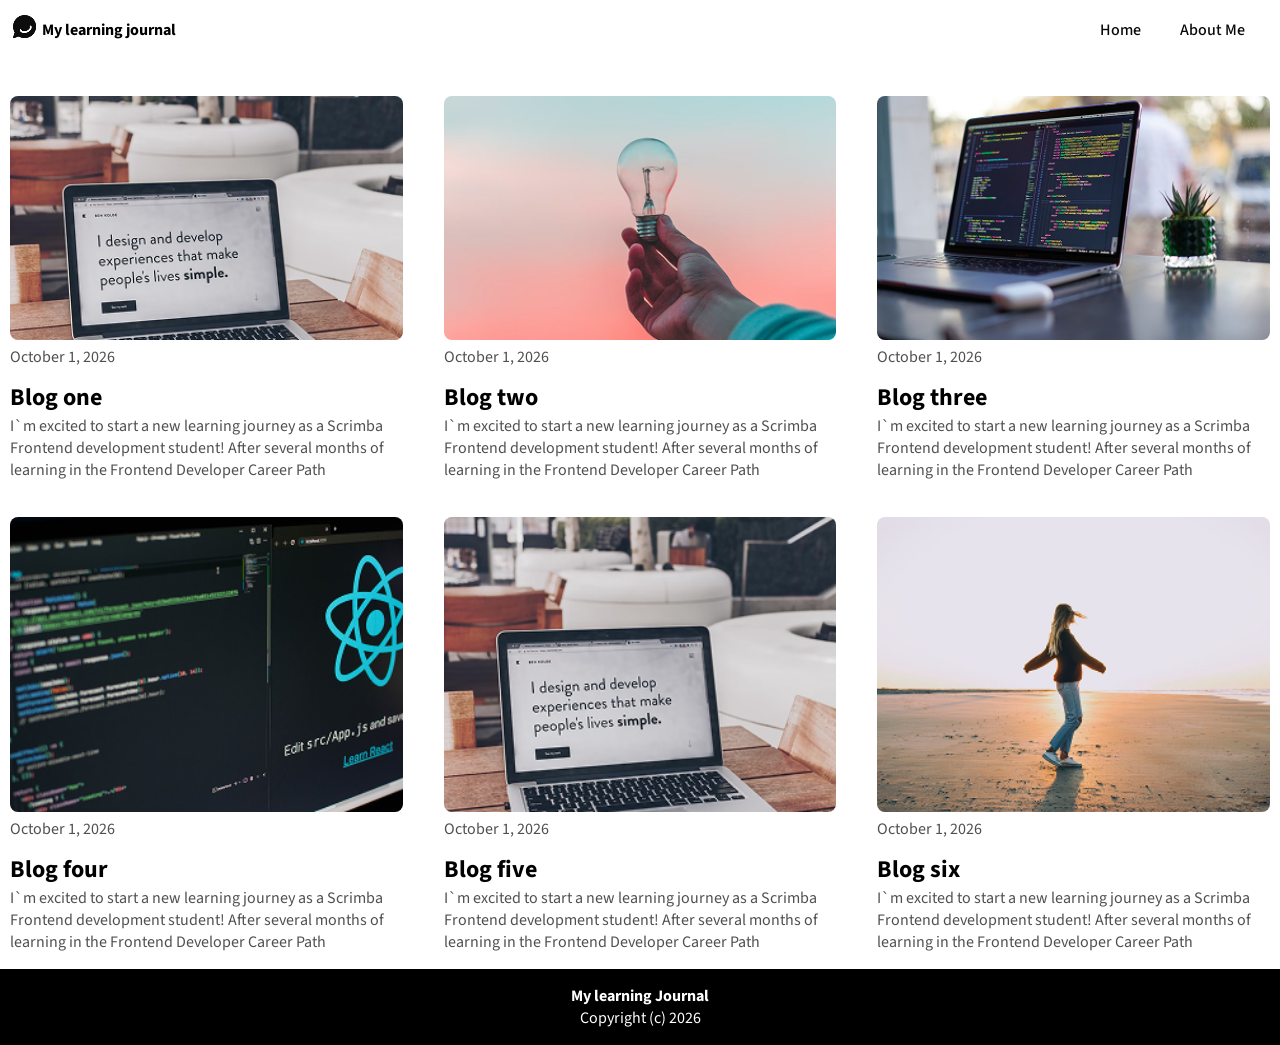
==== index.html @ eb2f2a92 "Build learning journal website" ====
<!DOCTYPE html>
<html>
    <head>
        <link href="./style.css" rel="stylesheet">
        <title> My Learning Journal</title
        <link rel="preconnect" href="https://fonts.googleapis.com">
        <link rel="preconnect" href="https://fonts.gstatic.com" crossorigin>
        <link href="https://fonts.googleapis.com/css2?family=Source+Sans+3:ital,wght@0,200..900;1,200..900&display=swap" rel="stylesheet">
    </head>
    <body>
       <div class="container">

           <header>

          <div class="header">
            <div class="logo-container">
                <div class="logo-img-container">
                    <img src="./images/image 17.png"
                        alt="an image of a black chat like icon  "
                        class="logo"/>
                </div>
                <h3> My learning journal</h3>
            </div>
            <nav>
                <ul>
                    <li> <a href="./index.html">Home</a></li>
                    <li> <a href="./about-me.html"> About Me</a></li>
                </ul>
            </nav>
          </div>

           </header>

           <main>
               <div class="main">
                  <a href="./post.html"> <div class="hero-section">
                   <p> October 1, 2026</p>
                   <h1> My new Journey as a software engineering
                       student</h1>
                   <p> After several months of learning in the Frontend
                       Developer Career Path, I`ve made the big jump over
                       to the Bootcamp to get expert code reviews of my Solo Projects
                       and meet like-minded peers.

                   </p>
                  </div>
                  </a>
                   <div class="blog blog-one">
                       <div class="img-container">
                           <img src="./images/article-image-01.png"
                               alt="an image displaying a some programming codes
                               in a macbook laptop on a table, with a office like view"
                               class="post-img" />
                       </div>
                            <p>
                                October 1, 2026
                            </p>
                            <h2> Blog one </h2>
                            <p> I`m excited to start a new learning journey
                                as a Scrimba Frontend development student!
                                After several months of learning in the Frontend
                                Developer Career Path</p>

                     </div>
                   <div class="blog blog-two">
                       <div class="img-container">
                           <img src="./images/article-image-02.png"
                               alt="an image displaying a hand hold a bulb with no light shining from it, above a gloomy weather"
                            class="post-img"/>
                       </div>
                            <p>
                                October 1, 2026
                            </p>
                            <h2> Blog two </h2>
                            <p> I`m excited to start a new learning journey
                                as a Scrimba Frontend development student!
                                After several months of learning in the Frontend
                                Developer Career Path</p>

                   </div>
                   <div class="blog blog-three">
                       <div class="img-container">
                           <img src="./images/article-image-03.png"
                               alt="an image displaying a laptop displayin gon its screen
                               'I design and develop experiences that make people`s lives simple.'" class="post-img"/>
                       </div>
                            <p>
                                October 1, 2026
                            </p>
                            <h2> Blog three </h2>
                            <p> I`m excited to start a new learning journey
                                as a Scrimba Frontend development student!
                                After several months of learning in the Frontend
                                Developer Career Path</p>

                   </div>
                   <a href="" class="view"> View More</a>
                   <div class="blog blog-four big">
                       <div class="img-container">
                           <img src="./images/blog-image-01.png"
                               alt="an image displaying a some programming codes
                               in a macbook laptop on a table, with a office like view"
                               class="post-img" />
                       </div>
                            <p>
                                October 1, 2026
                            </p>
                            <h2> Blog four </h2>
                            <p> I`m excited to start a new learning journey
                                as a Scrimba Frontend development student!
                                After several months of learning in the Frontend
                                Developer Career Path</p>

                     </div>
                   <div class="blog blog-five big">
                       <div class="img-container">
                           <img src="./images/blog-image-02.png"
                               alt="an image displaying a hand hold a bulb with no light shining from it, above a gloomy weather"
                            class="post-img"/>
                       </div>
                            <p>
                                October 1, 2026
                            </p>
                            <h2> Blog five </h2>
                            <p> I`m excited to start a new learning journey
                                as a Scrimba Frontend development student!
                                After several months of learning in the Frontend
                                Developer Career Path</p>

                   </div>
                   <div class="blog blog-six big">
                       <div class="img-container">
                           <img src="./images/blog-image-03.png"
                               alt="an image displaying a laptop displayin gon its screen
                               'I design and develop experiences that make people`s lives simple.'" class="post-img"/>
                       </div>
                            <p>
                                October 1, 2026
                            </p>
                            <h2> Blog six </h2>
                            <p> I`m excited to start a new learning journey
                                as a Scrimba Frontend development student!
                                After several months of learning in the Frontend
                                Developer Career Path</p>

                   </div>
               </div>
           </main>

           <footer>
             <div class="footer">
                 <h3> My learning Journal</h3>
                 <p> Copyright (c) 2026</p>
             </div>
           </footer>

       </div>
    </body>
</html>
---- style.css ----
*{
    box-sizing: border-box;
}

body{
    margin: 0;
    padding: 0;
    font-family: "Source Sans 3", sans-serif;
}

.container{
    max-width: 100vw;
    margin: 0  auto;
    display: grid;
    grid-template-columns: 1fr;
    grid-template-areas:
    "head"
    "main"
    "foot"
    ;
}

/*topography*/

h1{
    font-size: 1.8rem;
}
h2{
    font-size: 1.5rem;
}

h3{
    font-size: 1rem;
}

p{
    font-size: 1rem;
}

/*header*/

.header{
    display: flex;
    justify-content: space-between;
    gap: 1em;
}

.logo-container{
    display: flex;
   width: 40%;
   align-items: center;
   gap: 5px;
   margin-left: 0.8em;
}

.logo-img-container{
    max-width: 10vw;
}
.logo{
    width: 100%;
    object-fit: contain;
}

/*header nav*/




nav ul{
    display: flex;
    justify-content: space-around;
    gap: 2em;
    margin-right: 2em;
}

nav li{
    display: block;
    list-style-type: none;
    padding: 0.2em;

}

nav li:hover{
    background-color: grey;
}

nav a{
    text-decoration: none;
    color: #090909;
    font-weight: 500;
}



/*mobile screen grid*/
header{
    grid-area: head;

}

footer{
    grid-area: foot;
}



/*main*/
.main{
    display: grid;
    grid-area: main;
    grid-template-columns: 1fr;
    grid-template-areas:
    "hero"
    "blog1"
    "blog2"
    "blog3"
    ;
    gap: 20px;
}




/*hero section*/
.hero-section{
    background-image: url('./images/article-image-hero.png');
    background-size: cover;
    display: flex;
    flex-direction: column;
    grid-area: hero;
    max-width: 100vw;
    max-height: 70vh;
    width: 100%;
    color: white;
    padding: 3em 2em 1em 1em;
}




.blog-one, .blog-two, .blog-three{
    display: flex;
    flex-direction: column;
}


/*blog-one*/

.blog-one {
  grid-area: blog1;
}

.blog-two {
  grid-area: blog2;
}

.blog-three {
  grid-area: blog3;
}

/*blog container*/
.blog{
    width: 90%;
    max-width: 90vw;
    margin: 1em auto 0;
}

.blog h2, p{
    margin-bottom: 0em;
    margin-top: 0.5em;

}

.blog p{
    color: #505050;
}

.big{
    display: none;
}

/*img*/
.img-container{
    max-width: 90vw;
    width: 100%;


}

.post-img{
    width: 100%;
    object-fit: cover;
     border-radius: 8px;
}

/*link*/

.main a{
    text-decoration: none;
}
.main .view{
    text-align: center;
    text-decoration: none;
    color: black;
    text-decoration: underline;
    font-weight: 600;
}


/*footer*/
.footer{
    display: flex;
    flex-direction: column;
    background-color: black;
    color: white;
    text-align: center;
    padding: 1em;
    margin-top: 1em;
}

.footer h3, p{
    margin-bottom: 0em;
    margin-top: 0em;
}

/*post page*/


.post {
  grid-area: post;
  width: 100%;
  margin: 0 auto;
  padding: 1em 1.4em;

}

.post .img-container{
    max-width: 90vw;
    margin: 2em auto;
    width: 90%;
}
.blog-one {
  grid-area: blog1;
}

.blog-two {
  grid-area: blog2;
}

.blog-three {
  grid-area: blog3;
}

.main2{
    display: grid;
    margin: 0 auto;
    grid-template-columns: repeat(1, 1fr);
    grid-template-areas:
    "post"
    "blog1"
    "blog2"
    "blog3"
    ;

}

/*profile page*/
.profile-container{
    max-width: 30vw;
}
.profile-img{
    width: 100%;
    object-fit: contain;
}

/*


post page media query*//* post page media query*/
@media(min-width: 700px){
  .main2 {
    display: grid;
    grid-template-columns: repeat(6, 1fr); /* 3 equal columns */
    grid-template-areas:
      "post post post post post post"
      "blog1  blog1 blog2 blog2 blog3 blog3";
    gap: 2px; /* Optional: Adds space between the columns */
  }

  .post {
    grid-area: post;
    width: 100%;
  }

 .main2 .blog-one {
    grid-area: blog1;
  }

 .main2 .blog-two {
    grid-area: blog2;
  }

 .main2  .blog-three {
    grid-area: blog3;
  }
}




/*media query*/@media (min-width: 700px) {

    .blog{
        width: 95%;
        max-width: 100vw;
    }

    .big{
        display: block;
    }
  .main a{
      display: none;
  }

  .main {
    display: grid;    /* 2fr or 1fr works here, repeat(6, 1fr) is more standard */
    grid-template-columns: repeat(12, 2fr);
    grid-template-areas:
      "hero     hero     hero     hero     hero     hero   hero     hero     hero     hero     hero     hero"
      "blog-one blog-one blog-one blog-one blog-two blog-two blog-two blog-two blog-three blog-three blog-three blog-three"
      "blog-four blog-four blog-four blog-four blog-five blog-five blog-five blog-five blog-six blog-six blog-six blog-six";
  }

  .hero-section{
      grid-area: hero;
  }

  .main .blog-one {
    grid-area: blog-one;
  }
  .main .blog-two {
    grid-area: blog-two;
  }
  .main .blog-three {
    grid-area: blog-three;
  }

  .main .blog-four{
      grid-area: blog-four;
  }

  .main .blog-five{
      grid-area: blog-five;
  }

  .main .blog-six{
      grid-area: blog-six;
  }
}
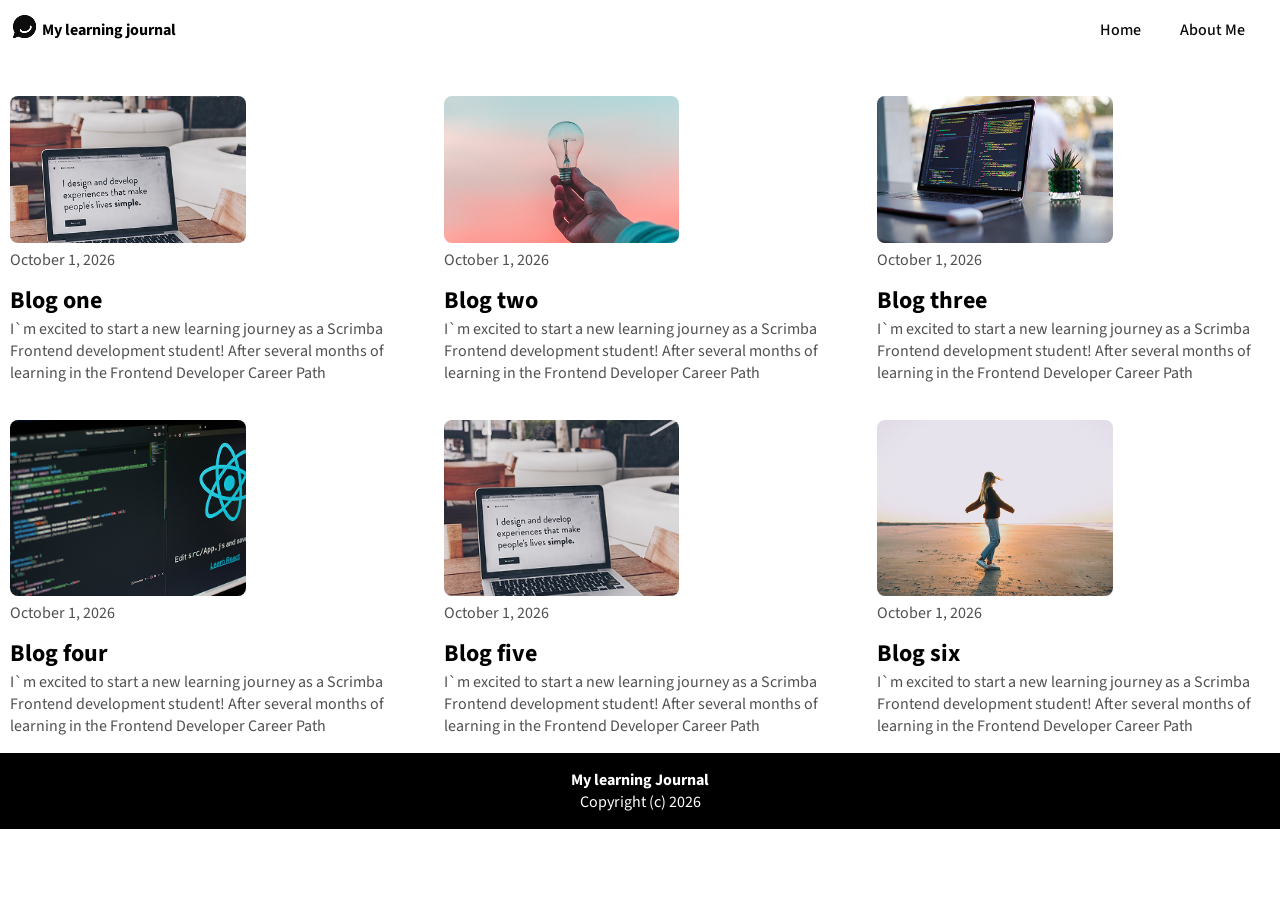
==== commit 9515ed65: "Updated Page meta tag and modified mobile responsiveness" ====
--- a/index.html
+++ b/index.html
@@ -2,6 +2,7 @@
 <html>
     <head>
         <link href="./style.css" rel="stylesheet">
+        <meta name="viewport" content="width=device-width, initial-scale=1.0">
         <title> My Learning Journal</title
         <link rel="preconnect" href="https://fonts.googleapis.com">
         <link rel="preconnect" href="https://fonts.gstatic.com" crossorigin>
@@ -33,7 +34,8 @@
 
            <main>
                <div class="main">
-                  <a href="./post.html"> <div class="hero-section">
+                  <a href="./post.html">
+                      <div class="hero-section">
                    <p> October 1, 2026</p>
                    <h1> My new Journey as a software engineering
                        student</h1>
--- a/style.css
+++ b/style.css
@@ -315,6 +315,10 @@
         max-width: 100vw;
     }
 
+    .img-container{
+       width: 60%;
+    }
+
     .big{
         display: block;
     }
